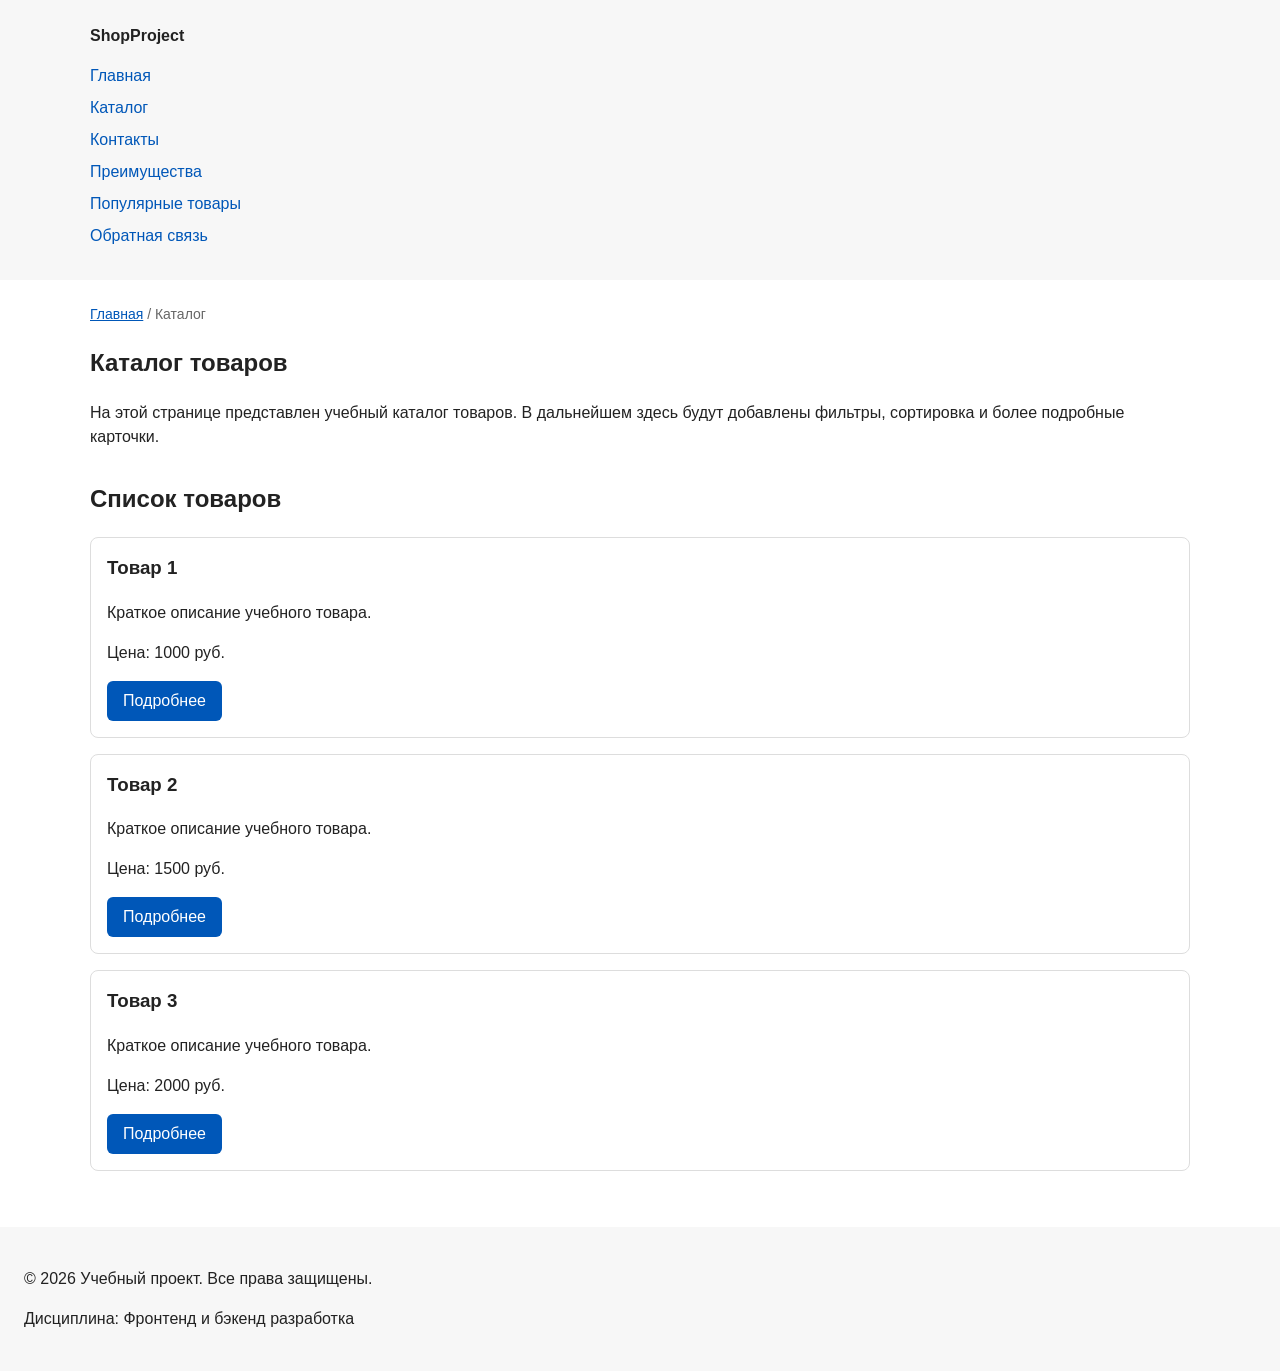
==== catalog.html @ 3dca1241 "feat: add multi-page structure navigation and anchors" ====
<!DOCTYPE html>
<html lang="ru">
<head>
  <meta charset="UTF-8">
  <meta name="viewport" content="width=device-width, initial-scale=1.0">
  <meta name="description" content="Каталог товаров учебного интернет-магазина.">
  <title>Каталог товаров — Учебный интернет-магазин</title>
  <link rel="stylesheet" href="css/style.css">
    <meta property="og:type" content="website">
    <meta property="og:title" content="Учебный интернет-магазин">
    <meta property="og:description" content="Учебный frontend-проект интернет-магазина.">
    <meta property="og:image" content="https://username.github.io/kr1-html-css-shop/images/preview.jpg">
</head>
<body>
  <header>
    <div class="site-header">
      <a class="site-logo" href="index.html">ShopProject</a>

      <nav class="site-nav" aria-label="Основная навигация">
        <ul class="site-nav__list">
          <li><a href="index.html">Главная</a></li>
          <li><a href="catalog.html">Каталог</a></li>
          <li><a href="contacts.html">Контакты</a></li>
          <li><a href="index.html#advantages">Преимущества</a></li>
          <li><a href="index.html#popular">Популярные товары</a></li>
          <li><a href="index.html#contacts">Обратная связь</a></li>
        </ul>
      </nav>
    </div>
  </header>

  <main>
    <nav class="breadcrumbs" aria-label="Хлебные крошки">
      <a href="index.html">Главная</a>
      <span>Каталог</span>
    </nav>

    <section class="section">
      <h1>Каталог товаров</h1>
      <p>
        На этой странице представлен учебный каталог товаров.
        В дальнейшем здесь будут добавлены фильтры, сортировка и более
        подробные карточки.
      </p>
    </section>

    <section class="section">
      <h2>Список товаров</h2>

      <article class="product-card">
        <h3>Товар 1</h3>
        <p>Краткое описание учебного товара.</p>
        <p>Цена: 1000 руб.</p>
        <a class="button" href="index.html#popular">Подробнее</a>
      </article>

      <article class="product-card">
        <h3>Товар 2</h3>
        <p>Краткое описание учебного товара.</p>
        <p>Цена: 1500 руб.</p>
        <a class="button" href="index.html#popular">Подробнее</a>
      </article>

      <article class="product-card">
        <h3>Товар 3</h3>
        <p>Краткое описание учебного товара.</p>
        <p>Цена: 2000 руб.</p>
        <a class="button" href="index.html#popular">Подробнее</a>
      </article>
    </section>
  </main>

  <footer>
    <p>&copy; 2026 Учебный проект. Все права защищены.</p>
    <p>Дисциплина: Фронтенд и бэкенд разработка</p>
  </footer>
</body>
</html>
---- css/style.css ----
/* ===============================
   1. Переменные проекта
   =============================== */

:root {
  /* Основные цвета проекта */
  --color-bg: #ffffff;
  --color-text: #222222;
  --color-muted: #666666;
  --color-primary: #0057b8;
  --color-primary-dark: #003f86;
  --color-border: #dddddd;
  --color-surface: #f7f7f7;
  --color-surface-accent: #eef5ff;
  --color-danger: #b00020;
  --color-success: #168a2f;
  --color-success-bg: #eefaf0;
  --color-white: #ffffff;

  /* Отступы */
  --space-xs: 4px;
  --space-sm: 8px;
  --space-md: 16px;
  --space-lg: 24px;
  --space-xl: 32px;

  /* Скругления */
  --radius-sm: 6px;
  --radius-md: 8px;
  --radius-lg: 12px;

  /* Размеры */
  --container-width: 1100px;
}

/* ===============================
   2. Базовые стили
   =============================== */

/* 
  Универсальное правило для всех элементов.
  border-box делает расчёт размеров более понятным:
  width включает content, padding и border.
*/
* {
  box-sizing: border-box;
  }

body {
  margin: 0;
  font-family: Arial, sans-serif;
  line-height: 1.5;
  color: var(--color-text);
  background-color: var(--color-bg);
}

.breadcrumbs {
  max-width: var(--container-width);
  margin: 0 auto var(--space-md);
  font-size: 14px;
  color: var(--color-muted);
}

.breadcrumbs a {
  color: var(--color-primary);
}

.breadcrumbs span::before {
  content: " / ";
  color: var(--color-muted);
}

html {
  scroll-behavior: smooth;
}

:target {
  outline: 2px dashed var(--color-primary);
  outline-offset: 4px;
}

/* ===============================
   3. Общие элементы интерфейса
   =============================== */

a {
  color: var(--color-primary);
}

a:hover {
  color: var(--color-primary-dark);
}

a:focus-visible {
  outline: 2px solid var(--color-primary);
  outline-offset: 3px;
}

button:disabled {
  opacity: 0.6;
  cursor: not-allowed;
}

/*
  Задаём внутренние отступы для основных областей страницы.
  Это делает содержимое визуально отделённым от краёв окна браузера.
*/
header,
main,
footer {
  padding: var(--space-lg);
}

/*
  Оформляем шапку страницы.
  Пока используется простой светло-серый фон.
*/
header {
  background-color: var(--color-surface);
}

/*
  Оформляем подвал страницы тем же фоном,
  чтобы визуально отделить его от основного содержимого.
*/
footer {
  background-color: var(--color-surface);
}

/*
  Ограничиваем ширину содержимого шапки,
  чтобы оно не растягивалось слишком сильно на широких экранах.
*/
.site-header {
  max-width: var(--container-width);
  margin: 0 auto;
}

/*
  Оформляем текстовый логотип.
*/
.site-logo {
  font-weight: bold;
  text-decoration: none;
  color: var(--color-text);
}

/*
  Убираем стандартные отступы и маркеры списка навигации.
*/
.site-nav__list {
  padding: 0;
  margin: var(--space-md) 0 0;
  list-style: none;
}

/*
  Добавляем расстояние между пунктами меню.
*/
.site-nav__list li {
  margin-bottom: var(--space-sm);
}

/*
  Оформляем ссылки меню.
*/
.site-nav__list a {
  color: var(--color-primary);
  text-decoration: none;
}

/*
  При наведении мыши подчёркиваем ссылку.
  Подробно состояния интерфейса будут рассмотрены в практической работе 1.7.
*/
.site-nav__list a:hover {
  text-decoration: underline;
}

.button {
  display: inline-block;
  padding: var(--space-sm) var(--space-md);
  color: var(--color-white);
  background-color: var(--color-primary);
  text-decoration: none;
  border: none;
  border-radius: var(--radius-sm);
  cursor: pointer;
}

.button:hover {
  background-color: var(--color-primary-dark);
}

.button:focus-visible {
  outline: 2px solid var(--color-primary);
  outline-offset: 3px;
}

.button:disabled {
  opacity: 0.6;
  cursor: not-allowed;
}

/* ===============================
   4. Компоненты страницы
   =============================== */

.hero {
  max-width: var(--container-width);
  margin: 0 auto var(--space-xl);
  padding: var(--space-xl) var(--space-lg);
  background-color: var(--color-surface-accent);
  border-radius: var(--radius-lg);
}

.section {
  max-width: var(--container-width);
  margin: 0 auto var(--space-xl);
}

.section h2 {
  margin-top: 0;
}

/*
  Карточка товара — самостоятельный блок.
  На следующих занятиях карточки будут доработаны и выстроены в сетку.
*/
.product-card {
  margin-bottom: var(--space-md);
  padding: var(--space-md);
  border: 1px solid var(--color-border);
  border-radius: var(--radius-md);
  background-color: var(--color-bg);
}

.product-card:hover {
  border-color: var(--color-primary);
}

.product-card h3 {
  margin-top: 0;
}

.aside-info {
  max-width: var(--container-width);
  margin: 0 auto var(--space-xl);
  padding: var(--space-md);
  border-left: 4px solid var(--color-primary);
  background-color: var(--color-surface);
}

/* ===============================
   5. Форма и модальное окно
   =============================== */

.order-dialog {
  width: min(100% - 32px, 560px);
  padding: var(--space-lg);
  border: none;
  border-radius: var(--radius-lg);
}

.order-dialog::backdrop {
  background-color: rgba(0, 0, 0, 0.5);
}

.form-field {
  margin-bottom: var(--space-md);
}

.form-field label {
  display: block;
  margin-bottom: var(--space-xs);
}

.form-field input,
.form-field select,
.form-field textarea {
  width: 100%;
  padding: 10px 12px;
  border: 1px solid var(--color-border);
  border-radius: var(--radius-sm);
  font: inherit;
}
.form-field input:hover,
.form-field select:hover,
.form-field textarea:hover {
  border-color: var(--color-primary);
}

.form-field input:focus-visible,
.form-field select:focus-visible,
.form-field textarea:focus-visible,
.form-actions button:focus-visible {
  outline: 2px solid var(--color-primary);
  outline-offset: 3px;
}

[aria-invalid="true"] {
  border-color: var(--color-danger);
}

.form-field input[type="checkbox"] {
  width: auto;
}

.form-field small {
  display: block;
  margin-top: var(--space-xs);
  color: var(--color-muted);
}

.form-actions {
  display: flex;
  gap: 12px;
  margin-top: var(--space-lg);
}

.success-message {
  max-width: var(--container-width);
  margin: var(--space-lg) auto;
  padding: var(--space-md);
  border-left: 4px solid var(--color-success);
  background-color: var(--color-success-bg);
}
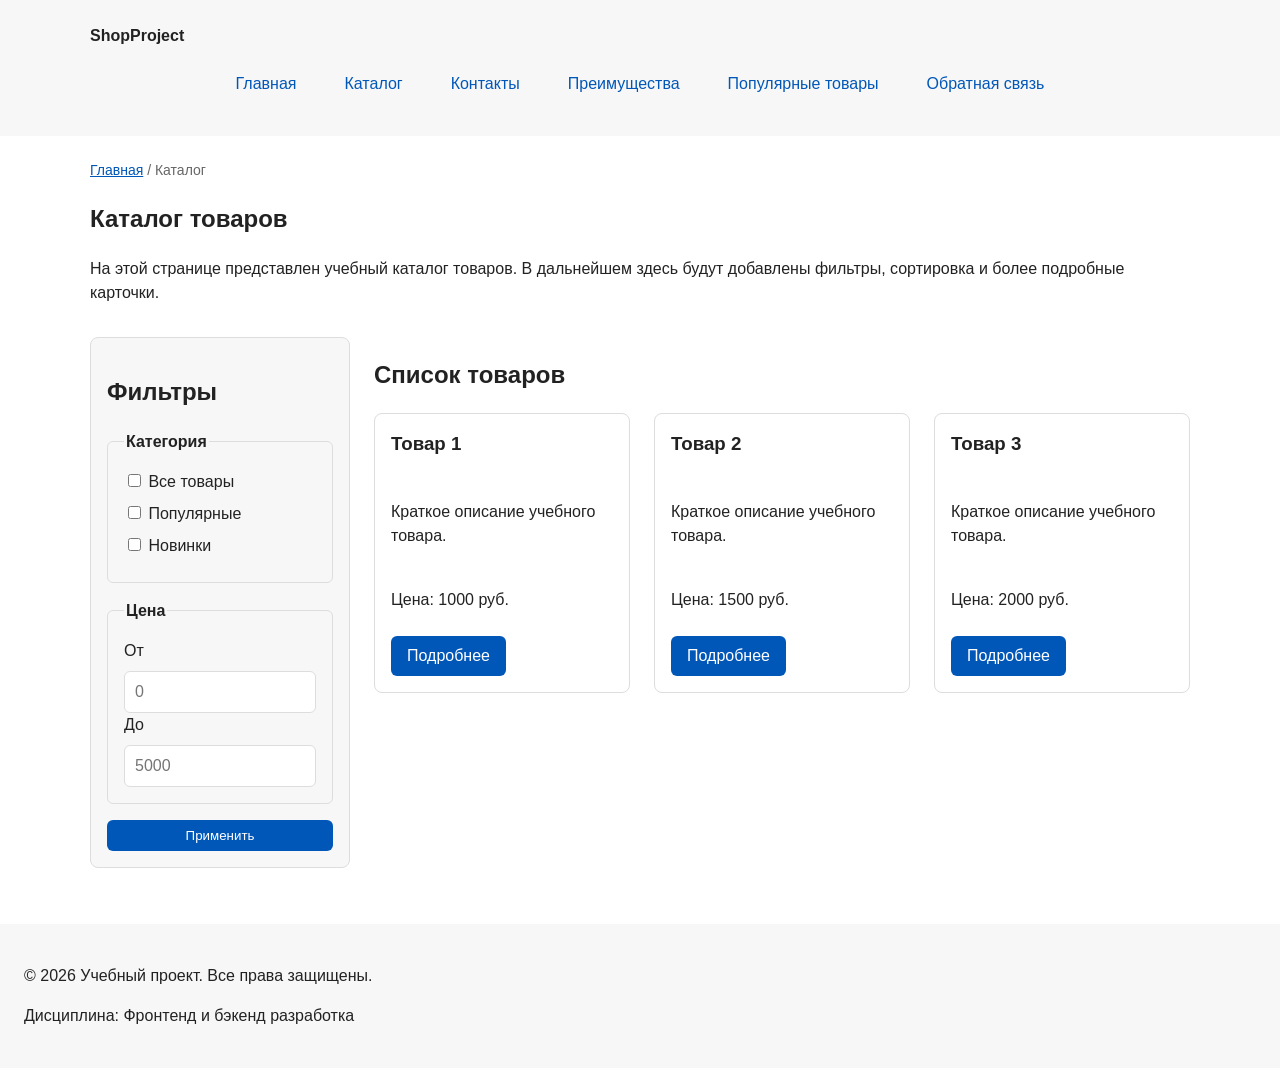
==== commit e037e097: "feat: add flex navigation and grid catalog layout" ====
--- a/catalog.html
+++ b/catalog.html
@@ -29,46 +29,67 @@
     </div>
   </header>
 
-  <main>
-    <nav class="breadcrumbs" aria-label="Хлебные крошки">
-      <a href="index.html">Главная</a>
-      <span>Каталог</span>
-    </nav>
+<main>
+  <nav class="breadcrumbs" aria-label="Хлебные крошки">
+    <a href="index.html">Главная</a>
+    <span>Каталог</span>
+  </nav>
 
-    <section class="section">
-      <h1>Каталог товаров</h1>
-      <p>
-        На этой странице представлен учебный каталог товаров.
-        В дальнейшем здесь будут добавлены фильтры, сортировка и более
-        подробные карточки.
-      </p>
+  <section class="section">
+    <h1>Каталог товаров</h1>
+    <p>
+      На этой странице представлен учебный каталог товаров.
+      В дальнейшем здесь будут добавлены фильтры, сортировка и более
+      подробные карточки.
+    </p>
+  </section>
+
+  <section class="catalog-layout">
+    <aside class="catalog-filters">
+      <h2>Фильтры</h2>
+      <form class="filters-form" action="#" method="get">
+        <fieldset>
+          <legend>Категория</legend>
+          <label><input type="checkbox" name="category" value="all"> Все товары</label>
+          <label><input type="checkbox" name="category" value="popular"> Популярные</label>
+          <label><input type="checkbox" name="category" value="new"> Новинки</label>
+        </fieldset>
+        <fieldset>
+          <legend>Цена</legend>
+          <label for="price-from">От</label>
+          <input id="price-from" name="price-from" type="number" min="0" placeholder="0">
+          <label for="price-to">До</label>
+          <input id="price-to" name="price-to" type="number" min="0" placeholder="5000">
+        </fieldset>
+        <button class="button" type="submit">Применить</button>
+      </form>
+    </aside>
+
+    <section class="catalog-products">
+      <h2>Список товаров</h2>
+      <div class="products-grid">
+        <article class="product-card">
+          <h3>Товар 1</h3>
+          <p>Краткое описание учебного товара.</p>
+          <p>Цена: 1000 руб.</p>
+          <a class="button" href="index.html#popular">Подробнее</a>
+        </article>
+        <article class="product-card">
+          <h3>Товар 2</h3>
+          <p>Краткое описание учебного товара.</p>
+          <p>Цена: 1500 руб.</p>
+          <a class="button" href="index.html#popular">Подробнее</a>
+        </article>
+        <article class="product-card">
+          <h3>Товар 3</h3>
+          <p>Краткое описание учебного товара.</p>
+          <p>Цена: 2000 руб.</p>
+          <a class="button" href="index.html#popular">Подробнее</a>
+        </article>
+      </div>
     </section>
-
-    <section class="section">
-      <h2>Список товаров</h2>
-
-      <article class="product-card">
-        <h3>Товар 1</h3>
-        <p>Краткое описание учебного товара.</p>
-        <p>Цена: 1000 руб.</p>
-        <a class="button" href="index.html#popular">Подробнее</a>
-      </article>
-
-      <article class="product-card">
-        <h3>Товар 2</h3>
-        <p>Краткое описание учебного товара.</p>
-        <p>Цена: 1500 руб.</p>
-        <a class="button" href="index.html#popular">Подробнее</a>
-      </article>
-
-      <article class="product-card">
-        <h3>Товар 3</h3>
-        <p>Краткое описание учебного товара.</p>
-        <p>Цена: 2000 руб.</p>
-        <a class="button" href="index.html#popular">Подробнее</a>
-      </article>
-    </section>
-  </main>
+  </section>
+</main>
 
   <footer>
     <p>&copy; 2026 Учебный проект. Все права защищены.</p>
--- a/css/style.css
+++ b/css/style.css
@@ -79,6 +79,56 @@
   outline-offset: 4px;
 }
 
+.catalog-layout {
+  max-width: var(--container-width);
+  margin: 0 auto var(--space-xl);
+  display: grid;
+  grid-template-columns: 260px 1fr;
+  grid-template-areas: "filters products";
+  gap: var(--space-lg);
+}
+
+.catalog-filters {
+  grid-area: filters;
+  padding: var(--space-md);
+  border: 1px solid var(--color-border);
+  border-radius: var(--radius-md);
+  background-color: var(--color-surface);
+}
+
+.catalog-products {
+  grid-area: products;
+}
+
+.filters-form {
+  display: grid;
+  gap: var(--space-md);
+}
+
+.filters-form fieldset {
+  margin: 0;
+  padding: var(--space-md);
+  border: 1px solid var(--color-border);
+  border-radius: var(--radius-sm);
+}
+
+.filters-form legend {
+  font-weight: 700;
+}
+
+.filters-form label {
+  display: block;
+  margin-bottom: var(--space-sm);
+}
+
+.filters-form input[type="number"] {
+  width: 100%;
+  padding: 8px 10px;
+  border: 1px solid var(--color-border);
+  border-radius: var(--radius-sm);
+  font: inherit;
+}
+
 /* ===============================
    3. Общие элементы интерфейса
    =============================== */
@@ -149,6 +199,11 @@
   Убираем стандартные отступы и маркеры списка навигации.
 */
 .site-nav__list {
+  display: flex;
+  flex-wrap: wrap;
+  justify-content: center;
+  align-items: center;
+  gap: var(--space-md);
   padding: 0;
   margin: var(--space-md) 0 0;
   list-style: none;
@@ -165,16 +220,16 @@
   Оформляем ссылки меню.
 */
 .site-nav__list a {
+  display: inline-block;
+  padding: var(--space-sm) var(--space-md);
   color: var(--color-primary);
   text-decoration: none;
-}
-
-/*
-  При наведении мыши подчёркиваем ссылку.
-  Подробно состояния интерфейса будут рассмотрены в практической работе 1.7.
-*/
+  border-radius: var(--radius-sm);
+}
+
 .site-nav__list a:hover {
-  text-decoration: underline;
+  color: var(--color-white);
+  background-color: var(--color-primary);
 }
 
 .button {
@@ -228,13 +283,21 @@
   На следующих занятиях карточки будут доработаны и выстроены в сетку.
 */
 .product-card {
-  margin-bottom: var(--space-md);
+  display: flex;
+  flex-direction: column;
+  gap: var(--space-sm);
+  margin-bottom: 0;
   padding: var(--space-md);
   border: 1px solid var(--color-border);
   border-radius: var(--radius-md);
   background-color: var(--color-bg);
 }
 
+.product-card .button {
+  margin-top: auto;
+  align-self: flex-start;
+}
+
 .product-card:hover {
   border-color: var(--color-primary);
 }
@@ -249,6 +312,12 @@
   padding: var(--space-md);
   border-left: 4px solid var(--color-primary);
   background-color: var(--color-surface);
+}
+
+.products-grid {
+  display: grid;
+  grid-template-columns: repeat(3, 1fr);
+  gap: var(--space-lg);
 }
 
 /* ===============================
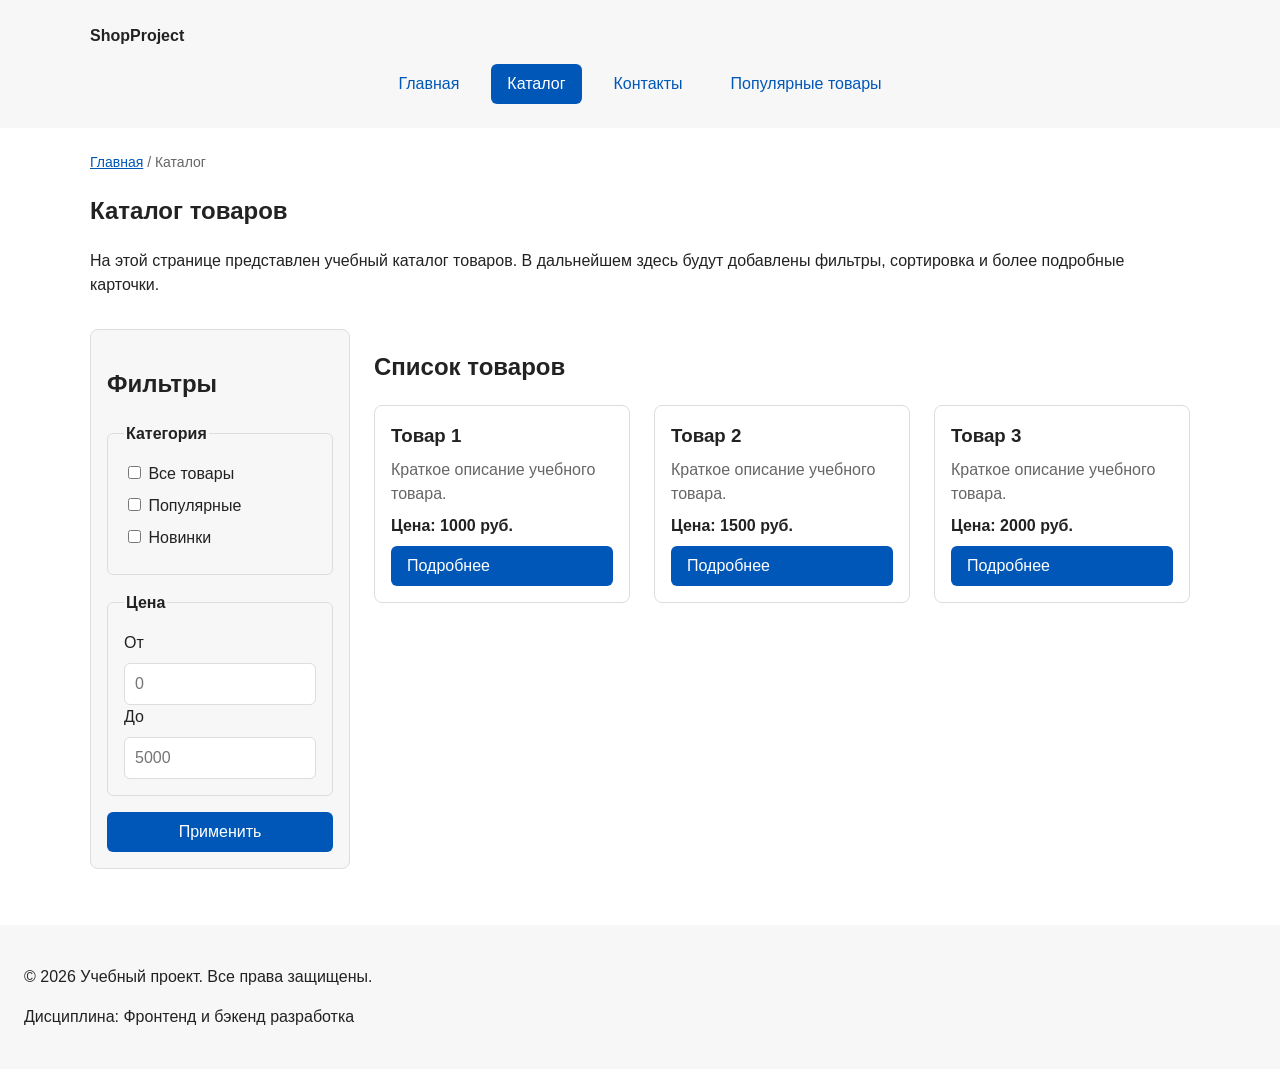
==== commit f504d497: "refactor: apply BEM naming to CSS classes" ====
--- a/catalog.html
+++ b/catalog.html
@@ -6,90 +6,97 @@
   <meta name="description" content="Каталог товаров учебного интернет-магазина.">
   <title>Каталог товаров — Учебный интернет-магазин</title>
   <link rel="stylesheet" href="css/style.css">
-    <meta property="og:type" content="website">
-    <meta property="og:title" content="Учебный интернет-магазин">
-    <meta property="og:description" content="Учебный frontend-проект интернет-магазина.">
-    <meta property="og:image" content="https://username.github.io/kr1-html-css-shop/images/preview.jpg">
+
+  <meta property="og:type" content="website">
+  <meta property="og:title" content="Учебный интернет-магазин">
+  <meta property="og:description" content="Учебный frontend-проект интернет-магазина.">
+  <meta property="og:image" content="https://saintssinner.github.io/kr1-html-css-shop/images/preview.jpg">
 </head>
 <body>
-  <header>
-    <div class="site-header">
-      <a class="site-logo" href="index.html">ShopProject</a>
+  <header class="site-header">
+    <div class="site-header__inner">
+      <a class="site-header__logo" href="index.html">ShopProject</a>
 
       <nav class="site-nav" aria-label="Основная навигация">
         <ul class="site-nav__list">
-          <li><a href="index.html">Главная</a></li>
-          <li><a href="catalog.html">Каталог</a></li>
-          <li><a href="contacts.html">Контакты</a></li>
-          <li><a href="index.html#advantages">Преимущества</a></li>
-          <li><a href="index.html#popular">Популярные товары</a></li>
-          <li><a href="index.html#contacts">Обратная связь</a></li>
+          <li class="site-nav__item">
+            <a class="site-nav__link" href="index.html">Главная</a>
+          </li>
+          <li class="site-nav__item">
+            <a class="site-nav__link site-nav__link--active" href="catalog.html">Каталог</a>
+          </li>
+          <li class="site-nav__item">
+            <a class="site-nav__link" href="contacts.html">Контакты</a>
+          </li>
+          <li class="site-nav__item">
+            <a class="site-nav__link" href="index.html#popular">Популярные товары</a>
+          </li>
         </ul>
       </nav>
     </div>
   </header>
 
-<main>
-  <nav class="breadcrumbs" aria-label="Хлебные крошки">
-    <a href="index.html">Главная</a>
-    <span>Каталог</span>
-  </nav>
+  <main>
+    <nav class="breadcrumbs" aria-label="Хлебные крошки">
+      <a class="breadcrumbs__link" href="index.html">Главная</a>
+      <span class="breadcrumbs__current">Каталог</span>
+    </nav>
 
-  <section class="section">
-    <h1>Каталог товаров</h1>
-    <p>
-      На этой странице представлен учебный каталог товаров.
-      В дальнейшем здесь будут добавлены фильтры, сортировка и более
-      подробные карточки.
-    </p>
-  </section>
+    <section class="section">
+      <h1>Каталог товаров</h1>
+      <p>
+        На этой странице представлен учебный каталог товаров.
+        В дальнейшем здесь будут добавлены фильтры, сортировка и более
+        подробные карточки.
+      </p>
+    </section>
 
-  <section class="catalog-layout">
-    <aside class="catalog-filters">
-      <h2>Фильтры</h2>
-      <form class="filters-form" action="#" method="get">
-        <fieldset>
-          <legend>Категория</legend>
-          <label><input type="checkbox" name="category" value="all"> Все товары</label>
-          <label><input type="checkbox" name="category" value="popular"> Популярные</label>
-          <label><input type="checkbox" name="category" value="new"> Новинки</label>
-        </fieldset>
-        <fieldset>
-          <legend>Цена</legend>
-          <label for="price-from">От</label>
-          <input id="price-from" name="price-from" type="number" min="0" placeholder="0">
-          <label for="price-to">До</label>
-          <input id="price-to" name="price-to" type="number" min="0" placeholder="5000">
-        </fieldset>
-        <button class="button" type="submit">Применить</button>
-      </form>
-    </aside>
+    <section class="catalog-layout">
+      <aside class="catalog-filters">
+        <h2>Фильтры</h2>
+        <form class="filters-form" action="#" method="get">
+          <fieldset>
+            <legend>Категория</legend>
+            <label><input type="checkbox" name="category" value="all"> Все товары</label>
+            <label><input type="checkbox" name="category" value="popular"> Популярные</label>
+            <label><input type="checkbox" name="category" value="new"> Новинки</label>
+          </fieldset>
+          <fieldset>
+            <legend>Цена</legend>
+            <label for="price-from">От</label>
+            <input id="price-from" name="price-from" type="number" min="0" placeholder="0">
+            <label for="price-to">До</label>
+            <input id="price-to" name="price-to" type="number" min="0" placeholder="5000">
+          </fieldset>
+          <button class="button button--primary" type="submit">Применить</button>
+        </form>
+      </aside>
 
-    <section class="catalog-products">
-      <h2>Список товаров</h2>
-      <div class="products-grid">
-        <article class="product-card">
-          <h3>Товар 1</h3>
-          <p>Краткое описание учебного товара.</p>
-          <p>Цена: 1000 руб.</p>
-          <a class="button" href="index.html#popular">Подробнее</a>
-        </article>
-        <article class="product-card">
-          <h3>Товар 2</h3>
-          <p>Краткое описание учебного товара.</p>
-          <p>Цена: 1500 руб.</p>
-          <a class="button" href="index.html#popular">Подробнее</a>
-        </article>
-        <article class="product-card">
-          <h3>Товар 3</h3>
-          <p>Краткое описание учебного товара.</p>
-          <p>Цена: 2000 руб.</p>
-          <a class="button" href="index.html#popular">Подробнее</a>
-        </article>
-      </div>
+      <section class="catalog-products">
+        <h2>Список товаров</h2>
+        <div class="products-grid">
+          <article class="product-card">
+            <h3 class="product-card__title">Товар 1</h3>
+            <p class="product-card__description">Краткое описание учебного товара.</p>
+            <p class="product-card__price">Цена: 1000 руб.</p>
+            <a class="button button--primary" href="index.html#popular">Подробнее</a>
+          </article>
+          <article class="product-card">
+            <h3 class="product-card__title">Товар 2</h3>
+            <p class="product-card__description">Краткое описание учебного товара.</p>
+            <p class="product-card__price">Цена: 1500 руб.</p>
+            <a class="button button--primary" href="index.html#popular">Подробнее</a>
+          </article>
+          <article class="product-card">
+            <h3 class="product-card__title">Товар 3</h3>
+            <p class="product-card__description">Краткое описание учебного товара.</p>
+            <p class="product-card__price">Цена: 2000 руб.</p>
+            <a class="button button--primary" href="index.html#popular">Подробнее</a>
+          </article>
+        </div>
+      </section>
     </section>
-  </section>
-</main>
+  </main>
 
   <footer>
     <p>&copy; 2026 Учебный проект. Все права защищены.</p>
--- a/css/style.css
+++ b/css/style.css
@@ -1,6 +1,6 @@
 /* ===============================
-   1. Переменные проекта
-   =============================== */
+   1. Переменные проекта
+   =============================== */
 
 :root {
   /* Основные цвета проекта */
@@ -34,17 +34,12 @@
 }
 
 /* ===============================
-   2. Базовые стили
-   =============================== */
-
-/* 
-  Универсальное правило для всех элементов.
-  border-box делает расчёт размеров более понятным:
-  width включает content, padding и border.
-*/
+   2. Базовые стили
+   =============================== */
+
 * {
   box-sizing: border-box;
-  }
+}
 
 body {
   margin: 0;
@@ -54,84 +49,9 @@
   background-color: var(--color-bg);
 }
 
-.breadcrumbs {
-  max-width: var(--container-width);
-  margin: 0 auto var(--space-md);
-  font-size: 14px;
-  color: var(--color-muted);
-}
-
-.breadcrumbs a {
-  color: var(--color-primary);
-}
-
-.breadcrumbs span::before {
-  content: " / ";
-  color: var(--color-muted);
-}
-
-html {
-  scroll-behavior: smooth;
-}
-
-:target {
-  outline: 2px dashed var(--color-primary);
-  outline-offset: 4px;
-}
-
-.catalog-layout {
-  max-width: var(--container-width);
-  margin: 0 auto var(--space-xl);
-  display: grid;
-  grid-template-columns: 260px 1fr;
-  grid-template-areas: "filters products";
-  gap: var(--space-lg);
-}
-
-.catalog-filters {
-  grid-area: filters;
-  padding: var(--space-md);
-  border: 1px solid var(--color-border);
-  border-radius: var(--radius-md);
-  background-color: var(--color-surface);
-}
-
-.catalog-products {
-  grid-area: products;
-}
-
-.filters-form {
-  display: grid;
-  gap: var(--space-md);
-}
-
-.filters-form fieldset {
-  margin: 0;
-  padding: var(--space-md);
-  border: 1px solid var(--color-border);
-  border-radius: var(--radius-sm);
-}
-
-.filters-form legend {
-  font-weight: 700;
-}
-
-.filters-form label {
-  display: block;
-  margin-bottom: var(--space-sm);
-}
-
-.filters-form input[type="number"] {
-  width: 100%;
-  padding: 8px 10px;
-  border: 1px solid var(--color-border);
-  border-radius: var(--radius-sm);
-  font: inherit;
-}
-
-/* ===============================
-   3. Общие элементы интерфейса
-   =============================== */
+/* ===============================
+   3. Общие элементы интерфейса
+   =============================== */
 
 a {
   color: var(--color-primary);
@@ -151,53 +71,43 @@
   cursor: not-allowed;
 }
 
-/*
-  Задаём внутренние отступы для основных областей страницы.
-  Это делает содержимое визуально отделённым от краёв окна браузера.
-*/
 header,
 main,
 footer {
   padding: var(--space-lg);
 }
 
-/*
-  Оформляем шапку страницы.
-  Пока используется простой светло-серый фон.
-*/
 header {
   background-color: var(--color-surface);
 }
 
-/*
-  Оформляем подвал страницы тем же фоном,
-  чтобы визуально отделить его от основного содержимого.
-*/
 footer {
   background-color: var(--color-surface);
 }
 
-/*
-  Ограничиваем ширину содержимого шапки,
-  чтобы оно не растягивалось слишком сильно на широких экранах.
-*/
+/* ===============================
+   3.1. Шапка сайта (БЭМ)
+   =============================== */
+
 .site-header {
+  background-color: var(--color-surface);
+}
+
+.site-header__inner {
   max-width: var(--container-width);
   margin: 0 auto;
 }
 
-/*
-  Оформляем текстовый логотип.
-*/
-.site-logo {
-  font-weight: bold;
+.site-header__logo {
+  font-weight: 700;
+  color: var(--color-text);
   text-decoration: none;
-  color: var(--color-text);
-}
-
-/*
-  Убираем стандартные отступы и маркеры списка навигации.
-*/
+}
+
+/* ===============================
+   3.2. Навигация (БЭМ)
+   =============================== */
+
 .site-nav__list {
   display: flex;
   flex-wrap: wrap;
@@ -209,17 +119,11 @@
   list-style: none;
 }
 
-/*
-  Добавляем расстояние между пунктами меню.
-*/
-.site-nav__list li {
-  margin-bottom: var(--space-sm);
-}
-
-/*
-  Оформляем ссылки меню.
-*/
-.site-nav__list a {
+.site-nav__item {
+  margin-bottom: 0;
+}
+
+.site-nav__link {
   display: inline-block;
   padding: var(--space-sm) var(--space-md);
   color: var(--color-primary);
@@ -227,24 +131,53 @@
   border-radius: var(--radius-sm);
 }
 
-.site-nav__list a:hover {
+.site-nav__link:hover {
   color: var(--color-white);
   background-color: var(--color-primary);
 }
+
+.site-nav__link:focus-visible {
+  outline: 2px solid var(--color-primary);
+  outline-offset: 3px;
+}
+
+.site-nav__link--active {
+  color: var(--color-white);
+  background-color: var(--color-primary);
+}
+
+/* ===============================
+   3.3. Кнопки (БЭМ)
+   =============================== */
 
 .button {
   display: inline-block;
   padding: var(--space-sm) var(--space-md);
+  border: none;
+  border-radius: var(--radius-sm);
+  font: inherit;
+  text-decoration: none;
+  cursor: pointer;
+}
+
+.button--primary {
   color: var(--color-white);
   background-color: var(--color-primary);
-  text-decoration: none;
-  border: none;
-  border-radius: var(--radius-sm);
-  cursor: pointer;
-}
-
-.button:hover {
+}
+
+.button--primary:hover {
   background-color: var(--color-primary-dark);
+}
+
+.button--secondary {
+  color: var(--color-primary);
+  background-color: transparent;
+  border: 1px solid var(--color-primary);
+}
+
+.button--secondary:hover {
+  color: var(--color-white);
+  background-color: var(--color-primary);
 }
 
 .button:focus-visible {
@@ -252,14 +185,15 @@
   outline-offset: 3px;
 }
 
-.button:disabled {
+.button:disabled,
+.button--disabled {
   opacity: 0.6;
   cursor: not-allowed;
 }
 
 /* ===============================
-   4. Компоненты страницы
-   =============================== */
+   4. Компоненты страницы
+   =============================== */
 
 .hero {
   max-width: var(--container-width);
@@ -269,6 +203,13 @@
   border-radius: var(--radius-lg);
 }
 
+.hero__image {
+  max-width: 100%;
+  height: auto;
+  margin: var(--space-md) 0;
+  border-radius: var(--radius-md);
+}
+
 .section {
   max-width: var(--container-width);
   margin: 0 auto var(--space-xl);
@@ -278,33 +219,69 @@
   margin-top: 0;
 }
 
-/*
-  Карточка товара — самостоятельный блок.
-  На следующих занятиях карточки будут доработаны и выстроены в сетку.
-*/
+/* ===============================
+   4.1. Карточка товара (БЭМ)
+   =============================== */
+
 .product-card {
   display: flex;
   flex-direction: column;
   gap: var(--space-sm);
-  margin-bottom: 0;
   padding: var(--space-md);
   border: 1px solid var(--color-border);
   border-radius: var(--radius-md);
   background-color: var(--color-bg);
 }
 
-.product-card .button {
+.product-card:hover {
+  border-color: var(--color-primary);
+}
+
+.product-card--featured {
+  border-color: var(--color-primary);
+}
+
+.product-card--discount {
+  border-color: var(--color-danger);
+}
+
+.product-card__title {
+  margin: 0;
+  color: var(--color-text);
+}
+
+.product-card__description {
+  margin: 0;
+  color: var(--color-muted);
+}
+
+.product-card__price {
+  margin: 0;
+  font-weight: 700;
+}
+
+.product-card--discount .product-card__price {
+  color: var(--color-danger);
+}
+
+.product-card__button {
   margin-top: auto;
   align-self: flex-start;
 }
 
-.product-card:hover {
-  border-color: var(--color-primary);
-}
-
-.product-card h3 {
-  margin-top: 0;
-}
+/* ===============================
+   4.2. Сетка товаров
+   =============================== */
+
+.products-grid {
+  display: grid;
+  grid-template-columns: repeat(3, 1fr);
+  gap: var(--space-lg);
+}
+
+/* ===============================
+   4.3. Боковой блок
+   =============================== */
 
 .aside-info {
   max-width: var(--container-width);
@@ -314,15 +291,83 @@
   background-color: var(--color-surface);
 }
 
-.products-grid {
+/* ===============================
+   4.4. Хлебные крошки (БЭМ)
+   =============================== */
+
+.breadcrumbs {
+  max-width: var(--container-width);
+  margin: 0 auto var(--space-md);
+  font-size: 14px;
+  color: var(--color-muted);
+}
+
+.breadcrumbs__link {
+  color: var(--color-primary);
+}
+
+.breadcrumbs__current::before {
+  content: " / ";
+  color: var(--color-muted);
+}
+
+/* ===============================
+   4.5. Каталог (Grid)
+   =============================== */
+
+.catalog-layout {
+  max-width: var(--container-width);
+  margin: 0 auto var(--space-xl);
   display: grid;
-  grid-template-columns: repeat(3, 1fr);
+  grid-template-columns: 260px 1fr;
+  grid-template-areas: "filters products";
   gap: var(--space-lg);
 }
 
-/* ===============================
-   5. Форма и модальное окно
-   =============================== */
+.catalog-filters {
+  grid-area: filters;
+  padding: var(--space-md);
+  border: 1px solid var(--color-border);
+  border-radius: var(--radius-md);
+  background-color: var(--color-surface);
+}
+
+.catalog-products {
+  grid-area: products;
+}
+
+.filters-form {
+  display: grid;
+  gap: var(--space-md);
+}
+
+.filters-form fieldset {
+  margin: 0;
+  padding: var(--space-md);
+  border: 1px solid var(--color-border);
+  border-radius: var(--radius-sm);
+}
+
+.filters-form legend {
+  font-weight: 700;
+}
+
+.filters-form label {
+  display: block;
+  margin-bottom: var(--space-sm);
+}
+
+.filters-form input[type="number"] {
+  width: 100%;
+  padding: 8px 10px;
+  border: 1px solid var(--color-border);
+  border-radius: var(--radius-sm);
+  font: inherit;
+}
+
+/* ===============================
+   5. Форма и модальное окно (БЭМ)
+   =============================== */
 
 .order-dialog {
   width: min(100% - 32px, 560px);
@@ -335,56 +380,60 @@
   background-color: rgba(0, 0, 0, 0.5);
 }
 
-.form-field {
+.order-dialog__title {
+  margin-top: 0;
+}
+
+.order-form__field {
   margin-bottom: var(--space-md);
 }
 
-.form-field label {
+.order-form__label {
   display: block;
   margin-bottom: var(--space-xs);
 }
 
-.form-field input,
-.form-field select,
-.form-field textarea {
+.order-form__input,
+.order-form__select,
+.order-form__textarea {
   width: 100%;
   padding: 10px 12px;
   border: 1px solid var(--color-border);
   border-radius: var(--radius-sm);
   font: inherit;
 }
-.form-field input:hover,
-.form-field select:hover,
-.form-field textarea:hover {
+
+.order-form__input:hover,
+.order-form__select:hover,
+.order-form__textarea:hover {
   border-color: var(--color-primary);
 }
 
-.form-field input:focus-visible,
-.form-field select:focus-visible,
-.form-field textarea:focus-visible,
-.form-actions button:focus-visible {
+.order-form__input:focus-visible,
+.order-form__select:focus-visible,
+.order-form__textarea:focus-visible {
   outline: 2px solid var(--color-primary);
   outline-offset: 3px;
 }
 
-[aria-invalid="true"] {
-  border-color: var(--color-danger);
-}
-
-.form-field input[type="checkbox"] {
+.order-form__input[type="checkbox"] {
   width: auto;
 }
 
-.form-field small {
+.order-form__hint {
   display: block;
   margin-top: var(--space-xs);
   color: var(--color-muted);
 }
 
-.form-actions {
+.order-form__actions {
   display: flex;
-  gap: 12px;
+  gap: var(--space-md);
   margin-top: var(--space-lg);
+}
+
+[aria-invalid="true"] {
+  border-color: var(--color-danger);
 }
 
 .success-message {
@@ -394,3 +443,16 @@
   border-left: 4px solid var(--color-success);
   background-color: var(--color-success-bg);
 }
+
+/* ===============================
+   6. Служебные стили
+   =============================== */
+
+html {
+  scroll-behavior: smooth;
+}
+
+:target {
+  outline: 2px dashed var(--color-primary);
+  outline-offset: 4px;
+}
